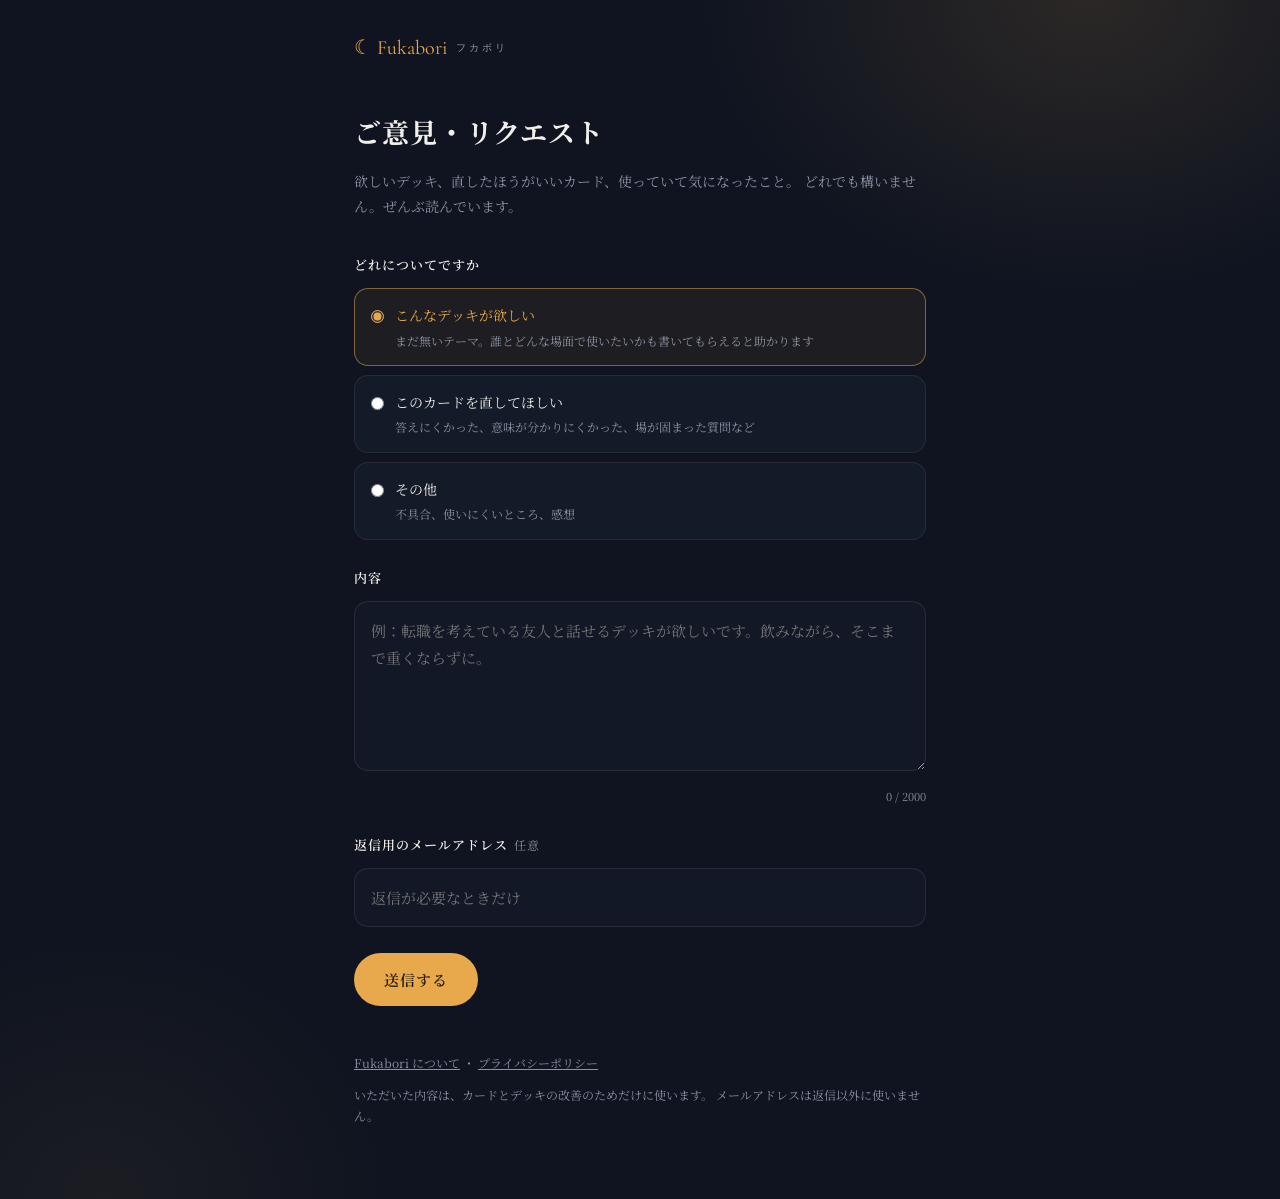
==== feedback.html @ bfdca530 "ご意見・リクエストのフォームを追加 Cloudflare Worker (fukabori-feedback) 経由で D1 に貯める。 アプリから ?deck=&card=&q= で開くと、どのカー" ====
<!DOCTYPE html>
<html lang="ja">
<head>
<meta charset="utf-8">
<meta name="viewport" content="width=device-width, initial-scale=1">
<title>ご意見・リクエスト — Fukabori（フカボリ）</title>
<meta name="description" content="Fukabori に欲しいデッキやカードの改善案を送るフォームです。">
<meta name="robots" content="noindex">
<link rel="preconnect" href="https://fonts.googleapis.com">
<link href="https://fonts.googleapis.com/css2?family=Noto+Serif+JP:wght@400;600;700&family=Cormorant+Garamond:wght@600&display=swap" rel="stylesheet">
<style>
  :root {
    --bg: #0F1420; --surface: #1A2130;
    --amber: #E8A94C;
    --text: #F2EFEA; --text2: #8B93A5;
    --danger: #C0707C; --ok: #6F9B7E;
  }
  * { margin: 0; padding: 0; box-sizing: border-box; }
  body {
    background: var(--bg); color: var(--text);
    font-family: "Noto Serif JP", "Hiragino Mincho ProN", serif;
    line-height: 1.8;
    min-height: 100vh;
    background-image:
      radial-gradient(560px 420px at 85% 0%, rgba(232,169,76,.13), transparent 70%),
      radial-gradient(420px 380px at 8% 100%, rgba(232,169,76,.06), transparent 70%);
  }
  .wrap { max-width: 620px; margin: 0 auto; padding: 0 24px 72px; }
  a { color: var(--amber); }

  header { padding: 30px 0 8px; }
  .logo {
    display: inline-flex; align-items: center; gap: 9px;
    color: var(--amber); font-size: 20px;
    font-family: "Cormorant Garamond", Georgia, serif;
  }
  .logo small { color: var(--text2); font-size: 10px; letter-spacing: 3px; }

  h1 { font-size: 27px; font-weight: 700; letter-spacing: 1px; margin-top: 34px; }
  .lead { color: var(--text2); font-size: 14px; margin-top: 12px; }

  form { margin-top: 34px; display: flex; flex-direction: column; gap: 26px; }
  fieldset { border: 0; }
  legend, label.head {
    display: block; font-size: 13px; font-weight: 600;
    letter-spacing: 1px; margin-bottom: 12px;
  }
  .opt { color: var(--text2); font-weight: 400; margin-left: 6px; font-size: 12px; }

  .kinds { display: flex; flex-direction: column; gap: 9px; }
  .kinds label {
    display: flex; align-items: flex-start; gap: 11px;
    padding: 14px 16px; cursor: pointer;
    background: rgba(26,33,48,.55);
    border: 1px solid rgba(255,255,255,.07); border-radius: 14px;
    font-size: 14px; transition: border-color .18s, background .18s;
  }
  .kinds label:hover { border-color: rgba(232,169,76,.3); }
  .kinds input { accent-color: var(--amber); margin-top: 7px; flex: none; }
  .kinds input:checked ~ span { color: var(--amber); }
  .kinds label:has(input:checked) {
    border-color: rgba(232,169,76,.5); background: rgba(232,169,76,.07);
  }
  .kinds .note { display: block; color: var(--text2); font-size: 12px; margin-top: 1px; }

  textarea, input[type=email] {
    width: 100%; padding: 15px 16px;
    background: rgba(20,26,40,.75); color: var(--text);
    border: 1px solid rgba(255,255,255,.09); border-radius: 14px;
    font-family: inherit; font-size: 15px; line-height: 1.8;
    transition: border-color .18s;
  }
  textarea { min-height: 170px; resize: vertical; }
  textarea:focus, input[type=email]:focus {
    outline: none; border-color: rgba(232,169,76,.55);
  }
  .count { text-align: right; color: var(--text2); font-size: 11px; margin-top: 7px; }
  .count.over { color: var(--danger); }

  /* 人間には見せない。ボットが埋めたら弾く */
  .trap { position: absolute; left: -9999px; width: 1px; height: 1px; overflow: hidden; }

  .ctx {
    font-size: 12px; color: var(--text2);
    background: rgba(26,33,48,.5); border: 1px solid rgba(255,255,255,.06);
    border-radius: 12px; padding: 12px 15px;
  }
  .ctx b { color: var(--text); font-weight: 600; }

  button {
    padding: 16px 30px; border: 0; border-radius: 999px;
    background: var(--amber); color: #231A0C;
    font-family: inherit; font-size: 15px; font-weight: 600; letter-spacing: 1px;
    cursor: pointer; transition: opacity .18s;
  }
  button:hover:not(:disabled) { opacity: .9; }
  button:disabled { opacity: .45; cursor: default; }

  .msg { font-size: 14px; padding: 15px 17px; border-radius: 14px; }
  .msg.err { color: var(--danger); background: rgba(192,112,124,.1); border: 1px solid rgba(192,112,124,.3); }

  .done { text-align: center; padding: 66px 0; }
  .done h2 { font-size: 23px; font-weight: 700; letter-spacing: 1px; }
  .done p { color: var(--text2); font-size: 14px; margin-top: 16px; }
  .done .moon { color: var(--amber); font-size: 30px; }

  footer { margin-top: 46px; color: var(--text2); font-size: 12px; }
  footer a { color: var(--text2); text-decoration: underline; }
</style>
</head>
<body>
<div class="wrap">
  <header>
    <span class="logo">☾ Fukabori <small>フカボリ</small></span>
  </header>

  <main id="main">
    <h1>ご意見・リクエスト</h1>
    <p class="lead">
      欲しいデッキ、直したほうがいいカード、使っていて気になったこと。
      どれでも構いません。ぜんぶ読んでいます。
    </p>

    <form id="form" novalidate>
      <fieldset>
        <legend>どれについてですか</legend>
        <div class="kinds">
          <label>
            <input type="radio" name="kind" value="deck_request" checked>
            <span>こんなデッキが欲しい
              <span class="note">まだ無いテーマ。誰とどんな場面で使いたいかも書いてもらえると助かります</span>
            </span>
          </label>
          <label>
            <input type="radio" name="kind" value="card_improve">
            <span>このカードを直してほしい
              <span class="note">答えにくかった、意味が分かりにくかった、場が固まった質問など</span>
            </span>
          </label>
          <label>
            <input type="radio" name="kind" value="other">
            <span>その他
              <span class="note">不具合、使いにくいところ、感想</span>
            </span>
          </label>
        </div>
      </fieldset>

      <div>
        <label class="head" for="body">内容</label>
        <textarea id="body" name="body" maxlength="2000"
                  placeholder="例：転職を考えている友人と話せるデッキが欲しいです。飲みながら、そこまで重くならずに。"></textarea>
        <div class="count" id="count">0 / 2000</div>
      </div>

      <div>
        <label class="head" for="contact">返信用のメールアドレス<span class="opt">任意</span></label>
        <input type="email" id="contact" name="contact" maxlength="200"
               placeholder="返信が必要なときだけ" autocomplete="email">
      </div>

      <div class="trap" aria-hidden="true">
        <label for="website">Website</label>
        <input type="text" id="website" name="website" tabindex="-1" autocomplete="off">
      </div>

      <div class="ctx" id="ctx" hidden></div>
      <div class="msg err" id="err" hidden></div>

      <div><button type="submit" id="submit">送信する</button></div>
    </form>
  </main>

  <footer>
    <a href="./index.html">Fukabori について</a> ・
    <a href="./legal/privacy.html">プライバシーポリシー</a>
    <p style="margin-top:10px">
      いただいた内容は、カードとデッキの改善のためだけに使います。
      メールアドレスは返信以外に使いません。
    </p>
  </footer>
</div>

<script>
  const ENDPOINT = "https://fukabori-feedback.shuuuya0616.workers.dev";

  const form = document.getElementById("form");
  const bodyEl = document.getElementById("body");
  const countEl = document.getElementById("count");
  const errEl = document.getElementById("err");
  const submitEl = document.getElementById("submit");
  const ctxEl = document.getElementById("ctx");

  // アプリから ?deck=couple_v1&card=c081&v=1.0.0(4) で開かれたら文脈を拾う。
  // どのカードの話か分かるだけで、直すときの手間がまるで変わる
  const params = new URLSearchParams(location.search);
  const ctx = {
    deck_id: params.get("deck") || "",
    card_id: params.get("card") || "",
    app_version: params.get("v") || "",
  };
  if (ctx.deck_id || ctx.card_id) {
    const deckName = params.get("deckname") || ctx.deck_id;
    const question = params.get("q");
    ctxEl.hidden = false;
    ctxEl.innerHTML = question
      ? `このカードについて送ります：<b>${escapeHTML(question)}</b>（${escapeHTML(deckName)}）`
      : `<b>${escapeHTML(deckName)}</b> について送ります`;
    if (ctx.card_id) {
      form.querySelector('input[value="card_improve"]').checked = true;
    }
  }

  function escapeHTML(s) {
    return s.replace(/[&<>"']/g, (c) => (
      { "&": "&amp;", "<": "&lt;", ">": "&gt;", '"': "&quot;", "'": "&#39;" }[c]
    ));
  }

  bodyEl.addEventListener("input", () => {
    const n = bodyEl.value.length;
    countEl.textContent = `${n} / 2000`;
    countEl.classList.toggle("over", n > 2000);
  });

  form.addEventListener("submit", async (e) => {
    e.preventDefault();
    errEl.hidden = true;

    const body = bodyEl.value.trim();
    if (body.length < 4) {
      show("内容をもう少し書いてもらえますか。");
      bodyEl.focus();
      return;
    }

    submitEl.disabled = true;
    submitEl.textContent = "送信中…";

    try {
      const res = await fetch(ENDPOINT, {
        method: "POST",
        headers: { "Content-Type": "application/json" },
        body: JSON.stringify({
          kind: form.kind.value,
          body,
          contact: document.getElementById("contact").value.trim(),
          website: document.getElementById("website").value,
          ...ctx,
        }),
      });
      if (!res.ok) {
        const data = await res.json().catch(() => ({}));
        throw new Error(data.error || String(res.status));
      }
      done();
    } catch (e) {
      const map = {
        rate_limited: "送信が続いたため、少し時間をおいてからお願いします。",
        body_too_short: "内容をもう少し書いてもらえますか。",
      };
      show(map[e.message] || "送信できませんでした。通信環境を確かめて、もう一度お試しください。");
      submitEl.disabled = false;
      submitEl.textContent = "送信する";
    }
  });

  function show(text) {
    errEl.textContent = text;
    errEl.hidden = false;
  }

  function done() {
    document.getElementById("main").innerHTML = `
      <div class="done">
        <div class="moon">☾</div>
        <h2>ありがとうございます</h2>
        <p>いただいた内容は、ぜんぶ読んでいます。<br>
           カードとデッキの改善に使わせてください。</p>
        <p style="margin-top:26px"><a href="./index.html">Fukabori について見る</a></p>
      </div>`;
  }
</script>
</body>
</html>
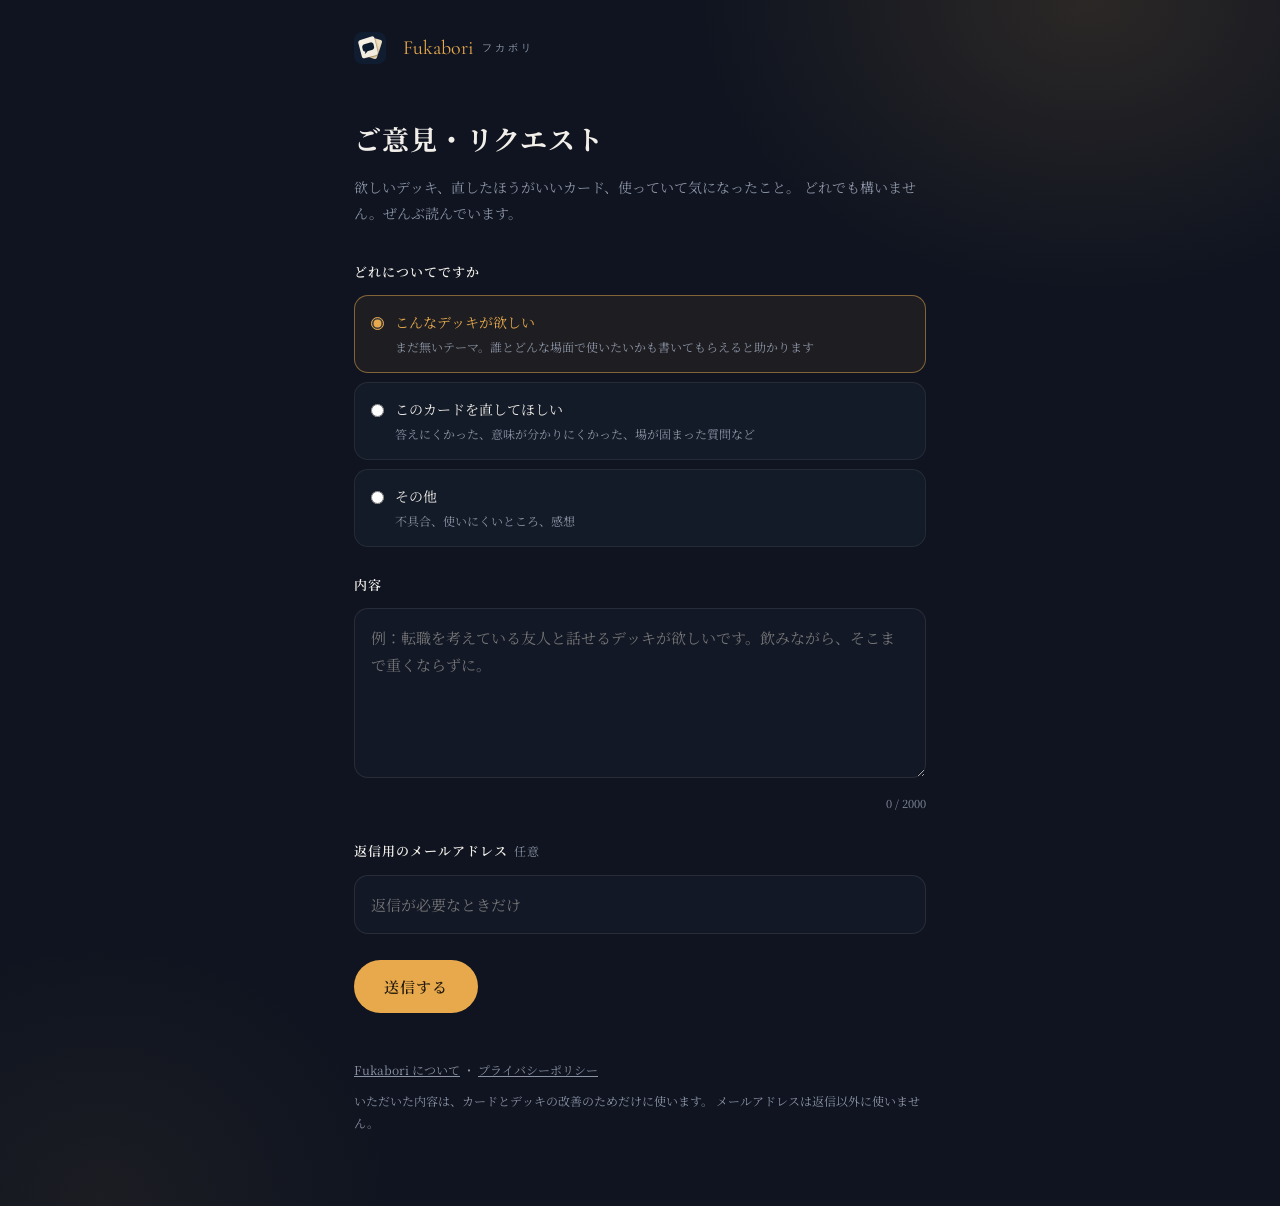
==== commit 8dd84528: "新アイコンと会話を主役にしたデザインを公開" ====
--- a/feedback.html
+++ b/feedback.html
@@ -102,16 +102,19 @@
   .done { text-align: center; padding: 66px 0; }
   .done h2 { font-size: 23px; font-weight: 700; letter-spacing: 1px; }
   .done p { color: var(--text2); font-size: 14px; margin-top: 16px; }
-  .done .moon { color: var(--amber); font-size: 30px; }
+  .done .confirmation { color: var(--amber); font-size: 30px; }
 
   footer { margin-top: 46px; color: var(--text2); font-size: 12px; }
   footer a { color: var(--text2); text-decoration: underline; }
 </style>
+<link rel="icon" type="image/png" sizes="32x32" href="img/brand/favicon-32.png">
+<link rel="icon" type="image/png" sizes="16x16" href="img/brand/favicon-16.png">
+<link rel="apple-touch-icon" sizes="180x180" href="img/brand/apple-touch-icon.png">
 </head>
 <body>
 <div class="wrap">
   <header>
-    <span class="logo">☾ Fukabori <small>フカボリ</small></span>
+    <span class="logo"><img src="img/brand/app-icon.png" width="32" height="32" alt="" style="border-radius:8px;vertical-align:middle;margin-right:8px"> Fukabori <small>フカボリ</small></span>
   </header>
 
   <main id="main">
@@ -199,6 +202,11 @@
     card_id: params.get("card") || "",
     app_version: params.get("v") || "",
   };
+  // ?kind=other のように、開いた場所に合わせて最初の選択を変えられる
+  const preset = params.get("kind");
+  const presetEl = preset && form.querySelector(`input[value="${CSS.escape(preset)}"]`);
+  if (presetEl) presetEl.checked = true;
+
   if (ctx.deck_id || ctx.card_id) {
     const deckName = params.get("deckname") || ctx.deck_id;
     const question = params.get("q");
@@ -273,7 +281,7 @@
   function done() {
     document.getElementById("main").innerHTML = `
       <div class="done">
-        <div class="moon">☾</div>
+        <div class="confirmation" aria-hidden="true">✓</div>
         <h2>ありがとうございます</h2>
         <p>いただいた内容は、ぜんぶ読んでいます。<br>
            カードとデッキの改善に使わせてください。</p>
